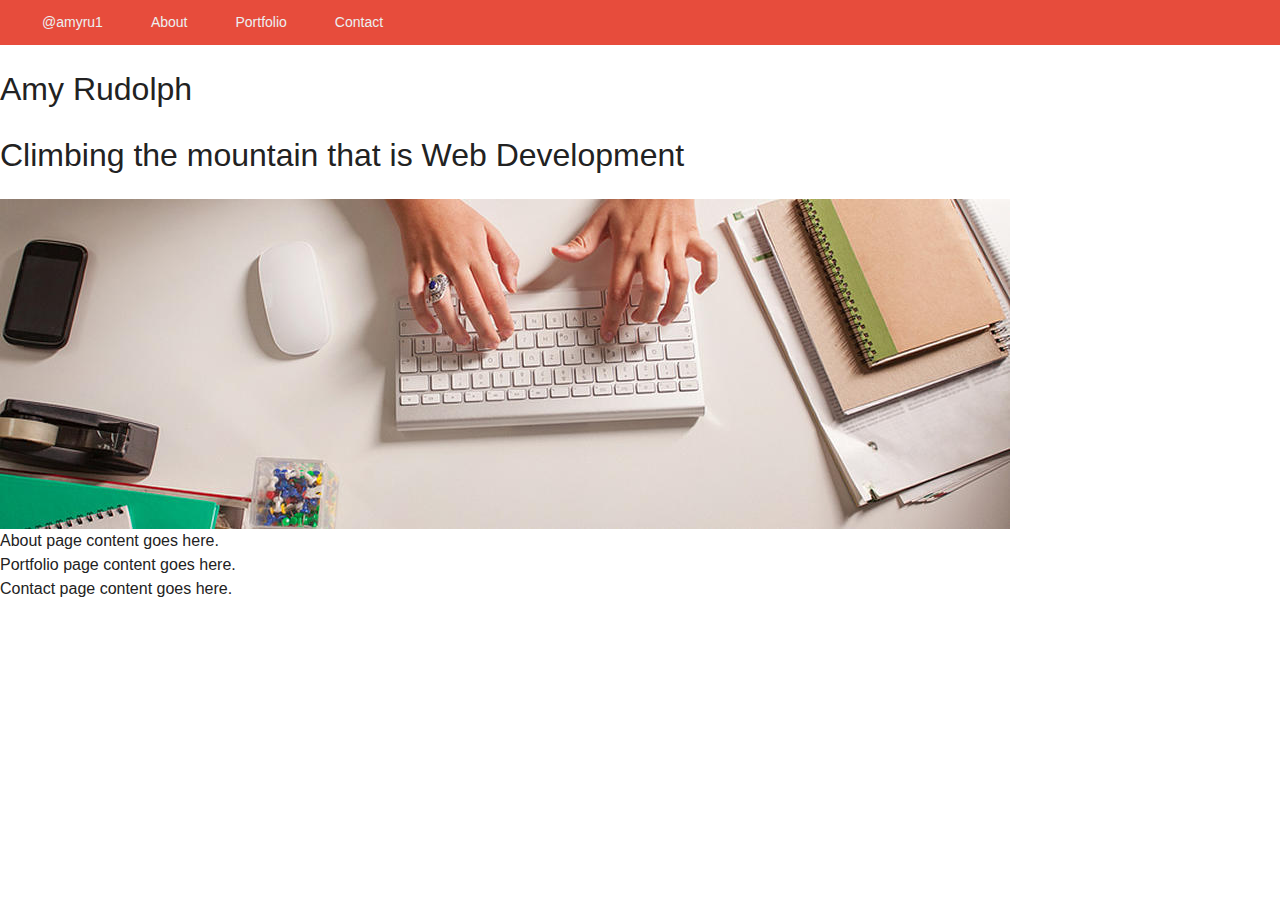
==== index.html @ 731f52b5 "first commit" ====
<!DOCTYPE html>
<html class="no-js" lang="en">
	<head>
		<meta charset="utf-8" />
    <meta name="viewport" content="width=device-width, initial-scale=1.0" />
		<title>Amy Rudolph</title>
		<link rel="stylesheet" href="css/application.css.scss">
    <link rel="stylesheet" href="css/foundation.css" />
    <link rel="stylesheet" href="css/normalize.css">
    <script src="js/vendor/modernizr.js"></script>
		
	</head>
	<body>
		<div data-magellan-expedition="fixed">
		  <dl class="sub-nav">
				<dd data-magellan-arrival="build"><a href="#start">@amyru1</a></dd>
		    <dd data-magellan-arrival="build"><a href="#about">About</a></dd>
		    <dd data-magellan-arrival="js"><a href="#portfolio">Portfolio</a></dd>
		    <dd data-magellan-arrival="js"><a href="#contact">Contact</a></dd>
		  </dl>
		</div>

		<div id="start">
			<h1 class="title">Amy Rudolph</h1>
			<h1 class="title">Climbing the mountain that is Web Development</h1>
			<img src="keyboard.jpg">
		</div>
		
		<div id="page1">
		  <a id="about"></a>
		    About page content goes here.
		</div>

		<div id="page2">
		  <a id="portfolio"></a>
		    Portfolio page content goes here.
		</div>

		<div id="page3">
		  <a id="contact"></a>
		    Contact page content goes here.
		</div>

		<script src="js/vendor/jquery.js"></script>
    <script src="js/foundation.min.js"></script>
    <script>
      $(document).foundation();
    </script>
	</body>
</html>
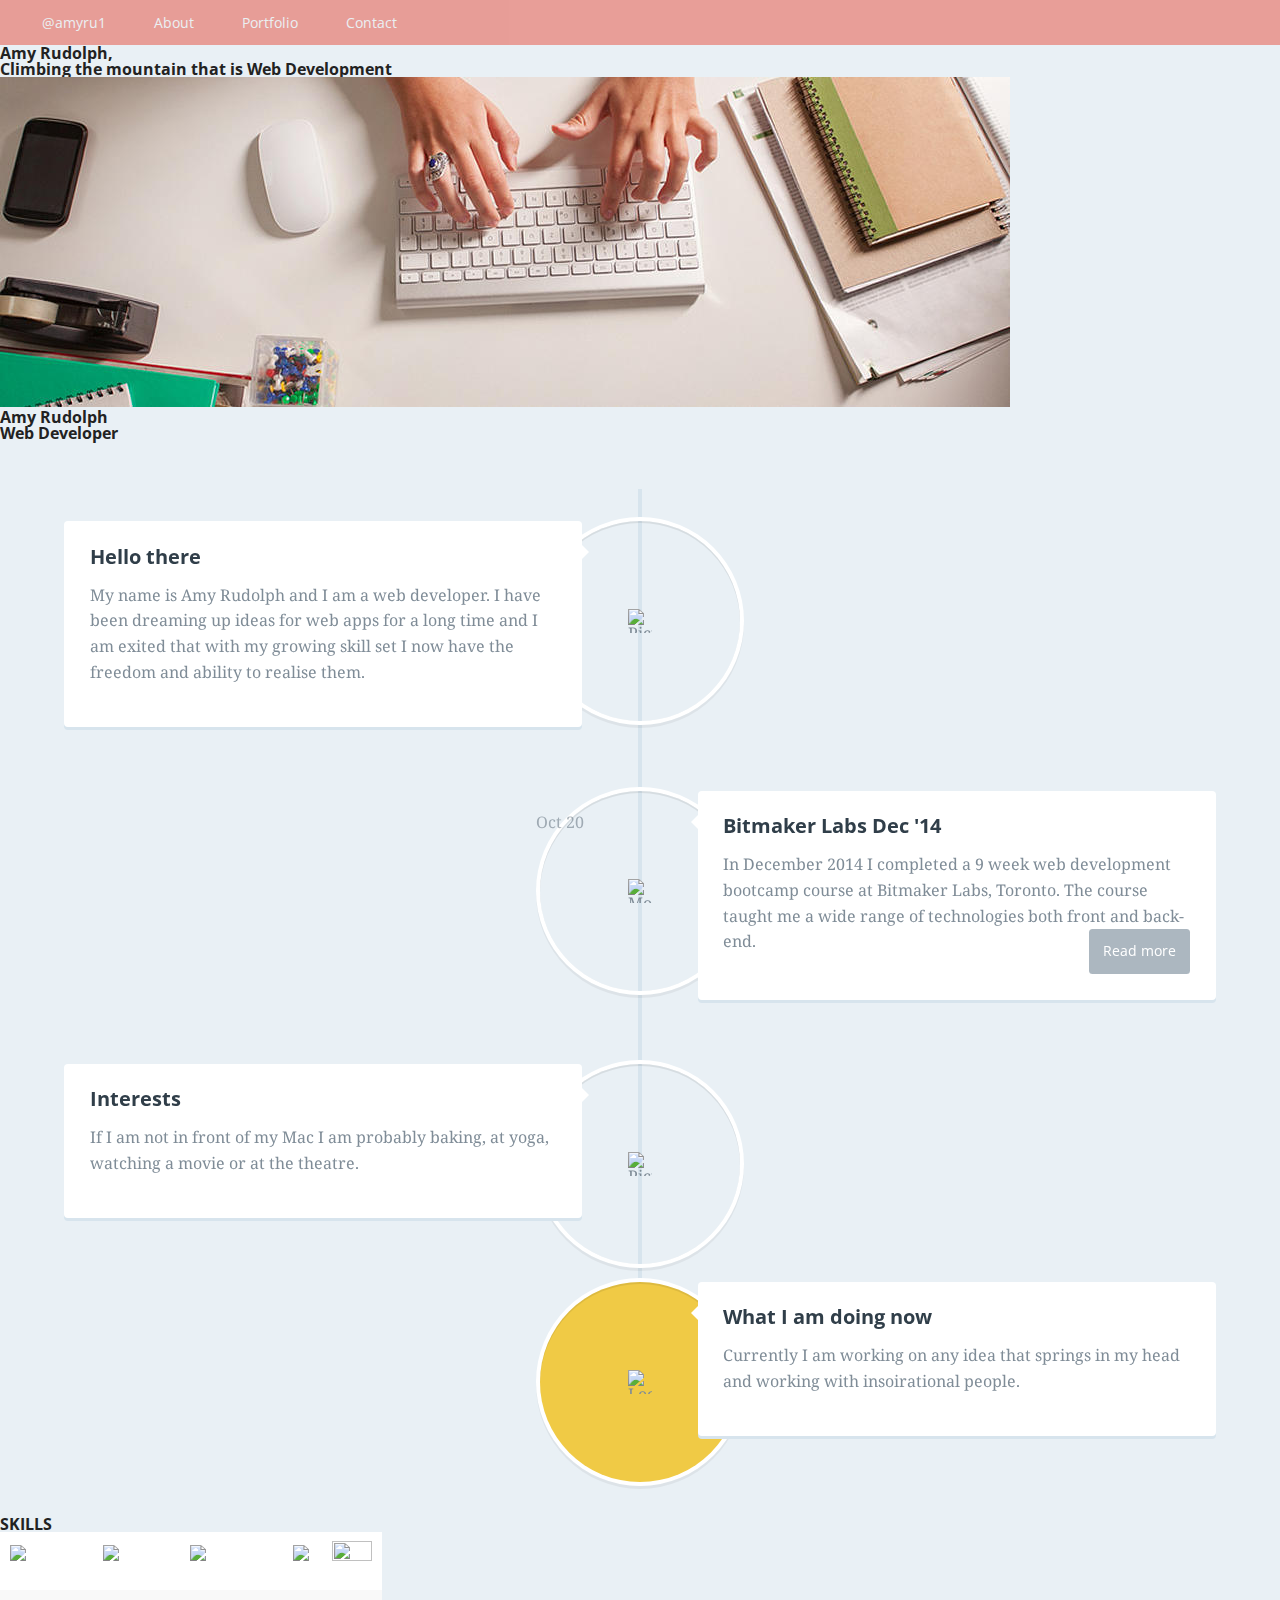
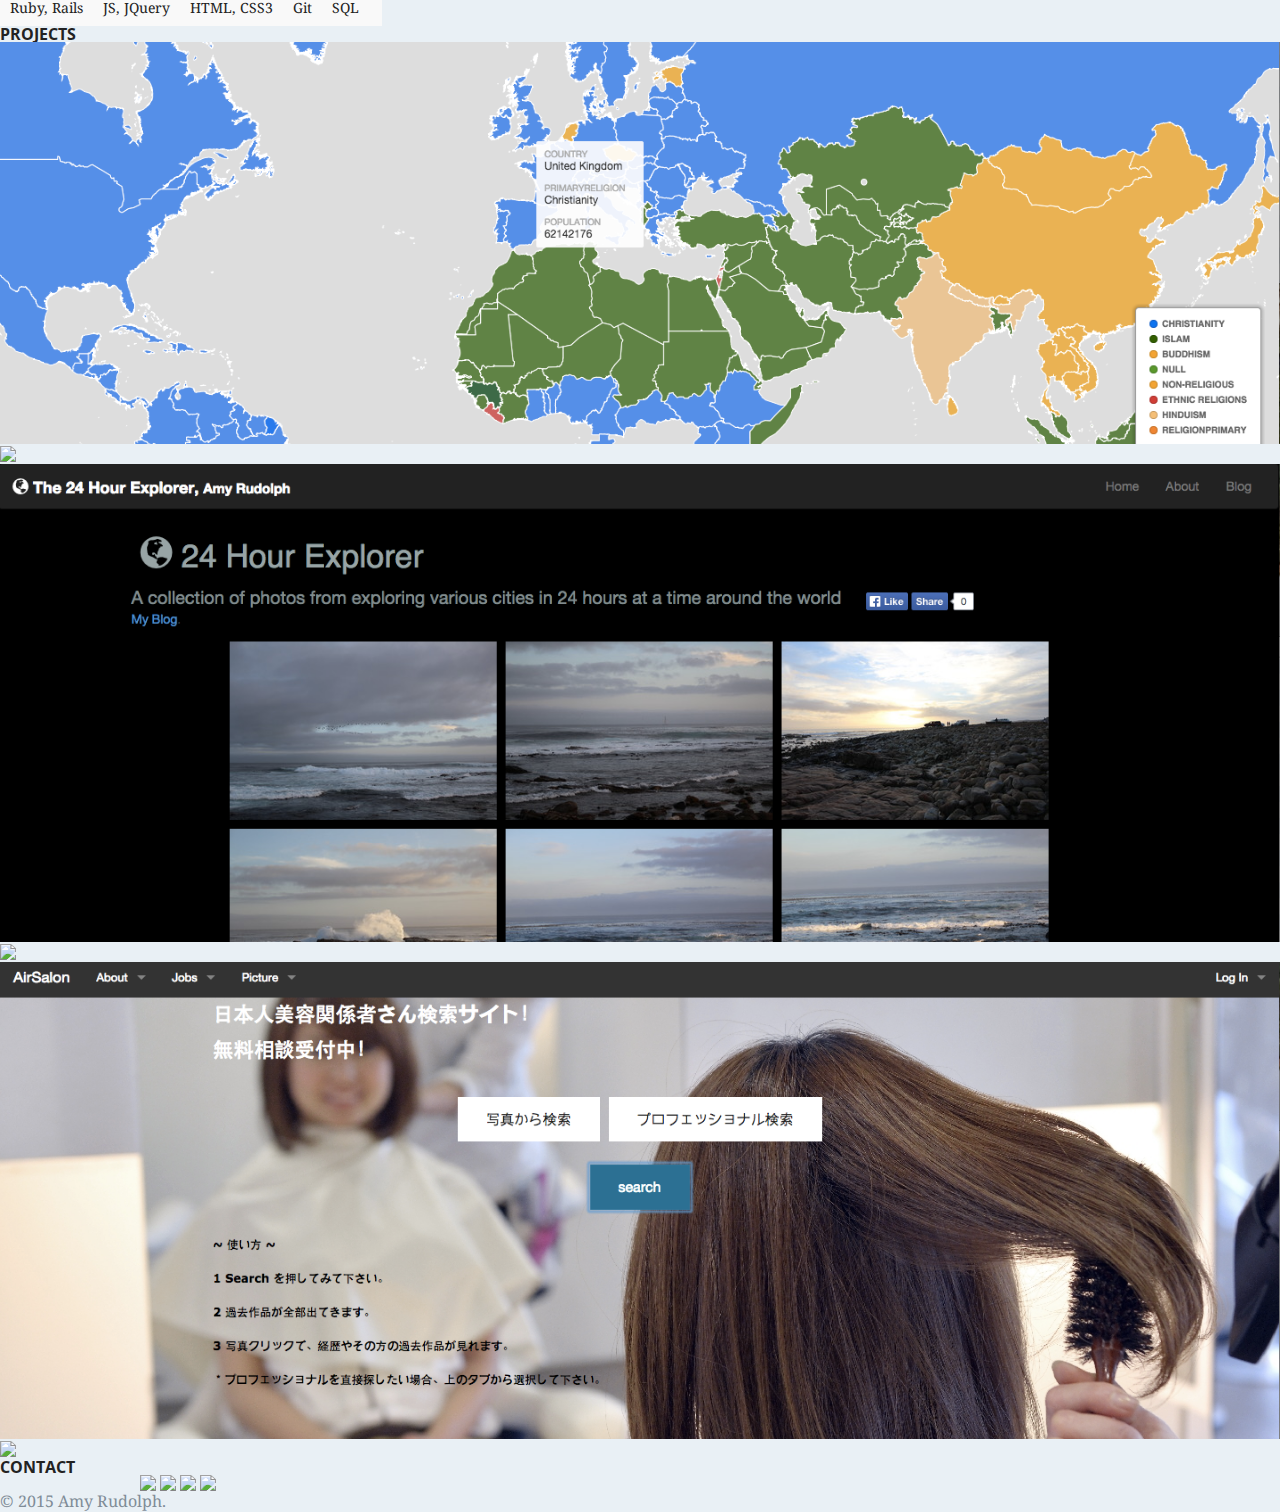
==== commit 18b20743: "many changes to projects added paralax, added timeline" ====
--- a/index.html
+++ b/index.html
@@ -7,7 +7,13 @@
 		<link rel="stylesheet" href="css/application.css.scss">
     <link rel="stylesheet" href="css/foundation.css" />
     <link rel="stylesheet" href="css/normalize.css">
+		<link rel="stylesheet" href="css/reset.css"> <!-- CSS reset -->
+		<link rel="stylesheet" href="css/style.css"> <!-- Resource style -->
+
     <script src="js/vendor/modernizr.js"></script>
+    <script type="text/javascript" src="https://www.google.com/jsapi"></script>
+		<script src="https://ajax.googleapis.com/ajax/libs/jquery/1.7.2/jquery.min.js"></script>
+		<link href='http://fonts.googleapis.com/css?family=Droid+Serif|Open+Sans:400,700' rel='stylesheet' type='text/css'>
 		
 	</head>
 	<body>
@@ -21,28 +27,143 @@
 		</div>
 
 		<div id="start">
-			<h1 class="title">Amy Rudolph</h1>
-			<h1 class="title">Climbing the mountain that is Web Development</h1>
-			<img src="keyboard.jpg">
+			<div class="parallax-background">
+			  <h1 class="title">Amy Rudolph,</br>Climbing the mountain that is Web Development</h1>
+				<img class="title_img" src="keyboard.jpg"/>
+			</div>
 		</div>
 		
-		<div id="page1">
-		  <a id="about"></a>
-		    About page content goes here.
-		</div>
+		<div class="parallax-content">
+			<div id="page1">
+			  <a id="about"></a>
+		  	<section id="first_section">
+			    <h1 class="title_about">Amy Rudolph</h1>
+			    <h2 class="title_job">Web Developer</h2>
+			    <p id="first">
+			    	
+			    </p>
+		    </section>
+			
+			<!-- timeline section -->
+				<section id="cd-timeline" class="cd-container">
+					<div class="cd-timeline-block">
+						<div class="cd-timeline-img cd-picture">
+							<img src="img_trans.gif" alt="Picture">
+						</div> <!-- cd-timeline-img -->
 
-		<div id="page2">
-		  <a id="portfolio"></a>
-		    Portfolio page content goes here.
-		</div>
+						<div class="cd-timeline-content">
+							<h2>Hello there</h2>
+							<p>My name is Amy Rudolph and I am a web developer.
+			    	I have been dreaming up ideas for web apps for a long time and I am exited that with my growing skill set I now have the freedom and ability to realise them.</p>
+							<!-- <a href="#0" class="cd-read-more">Read more</a> -->
+							<!-- <span class="cd-date">Jan 14</span> -->
+						</div> <!-- cd-timeline-content -->
+					</div> <!-- cd-timeline-block -->
 
-		<div id="page3">
-		  <a id="contact"></a>
-		    Contact page content goes here.
-		</div>
+					<div class="cd-timeline-block">
+						<div class="cd-timeline-img cd-movie">
+							<img src="img_trans.gif" alt="Movie">
+						</div> <!-- cd-timeline-img -->
+
+						<div class="cd-timeline-content">
+							<h2>Bitmaker Labs Dec '14</h2>
+							<p>In December 2014 I completed a 9 week web development bootcamp course at Bitmaker Labs, Toronto. The course taught me a wide range of technologies both front and back-end.
+							<a href="#0" class="cd-read-more">Read more</a>
+							<span class="cd-date">Oct 20</span>
+						</div> <!-- cd-timeline-content -->
+					</div> <!-- cd-timeline-block -->
+
+					<div class="cd-timeline-block">
+						<div class="cd-timeline-img cd-picture">
+							<img src="img_trans.gif" alt="Picture">
+						</div> <!-- cd-timeline-img -->
+
+						<div class="cd-timeline-content">
+							<h2>Interests</h2>
+							<p>If I am not in front of my Mac I am probably baking, at yoga, watching a movie or at the theatre.</p>
+							<!-- <a href="#0" class="cd-read-more">Read more</a> -->
+							<!-- <span class="cd-date">Jan 24</span> -->
+						</div> <!-- cd-timeline-content -->
+					</div> <!-- cd-timeline-block -->
+
+					<div class="cd-timeline-block">
+						<div class="cd-timeline-img cd-location">
+							<img src="img_trans.gif" alt="Location">
+						</div> <!-- cd-timeline-img -->
+
+						<div class="cd-timeline-content">
+							<h2>What I am doing now</h2>
+							<p>Currently I am working on any idea that springs in my head and working with insoirational people.</p>
+							<!-- <a href="#0" class="cd-read-more">Read more</a>
+							<span class="cd-date">Feb 14</span> -->
+						</div> <!-- cd-timeline-content -->
+					</div> <!-- cd-timeline-block -->
+				</section> <!-- cd-timeline -->
+
+		    <section class="project">
+		    <!-- <div id="chart_div"></div> -->
+		    <h1 class="title_about">SKILLS</h1>
+		    <table>
+		    	<tr>
+		    		<td><img class="image" src="https://cdn0.iconfinder.com/data/icons/octicons/1024/ruby-128.png" /></td>
+		    		<td><img class="image" src="https://cdn4.iconfinder.com/data/icons/scripting-and-programming-languages/512/js-512.png" /></td>
+		    		<td><img class="image" src="http://cdn.flaticon.com/png/256/23735.png" /></td>
+		    		<td><img class="image" src="https://assets-cdn.github.com/images/modules/logos_page/GitHub-Mark.png" /></td>
+		    		<td><img class"image" src="http://cdn.flaticon.com/png/256/29165.png" width="40px" height="40px"/></td>
+		    	</tr>
+		    	<tr>
+		    		<td>Ruby, Rails</td>
+		    		<td>JS, JQuery</td>
+		    		<td>HTML, CSS3</td>
+		    		<td>Git</td>
+		    		<td>SQL</td>
+		    	</tr>
+		    </table>
+		    </section>
+		  </div>
+
+			<div id="page2">
+			  <a id="portfolio"></a>
+			  <h1 class="project-title">PROJECTS</h1>
+				<div class="wrap">
+			  	<div class="box sunrise"><img src="worldreligion.png"/></div>
+					<div class="slider">
+					  <div class="box sunset"><img src="http://workshop.rs/projects/coin-slider/games/spiderman_shattered_dimensions.jpg" /></div>
+					</div>
+				</div>			  
+			  <div class="wrap">
+			  	<div class="box sunrise"><img src="travel.png"/></div>
+					<div class="slider">
+					  <div class="box sunset"><img src="http://workshop.rs/projects/coin-slider/games/spiderman_shattered_dimensions.jpg" /></div>
+					</div>
+				</div>
+				<div class="wrap">
+			  	<div class="box sunrise"><img src="airsalon.png"/></div>
+					<div class="slider">
+					  <div class="box sunset"><img src="http://workshop.rs/projects/coin-slider/games/spiderman_shattered_dimensions.jpg" /></div>
+					</div>
+				</div>
+			</div>
+
+			<div id="page3">
+			  <a id="contact"></a>
+			  <h1 class="contact-title">CONTACT</h1>
+			  <div class="row">				
+					<a href="mailto:amy.rudolph@live.co.uk"><img id='mail' src="img_trans.gif"/></a>	
+					<a href="http://goo.gl/5h5JiN"><img id='linkedin' src="img_trans.gif"/></a>	
+					<a href="https://github.com/amyru"><img id='github' src="img_trans.gif"/></a>	
+					<a href="https://twitter.com/amyru1"><img id='twitter' src="img_trans.gif"/></a>	
+				</div>
+			</div>
+
+			<div class="footer">
+				<p class="copy">&copy; 2015 Amy Rudolph.</p>
+			</div>
+		</div> <!-- end paralax_content -->
 
 		<script src="js/vendor/jquery.js"></script>
     <script src="js/foundation.min.js"></script>
+    <script src="Chart.js"></script>
     <script>
       $(document).foundation();
     </script>
--- a/css/style.css
+++ b/css/style.css
@@ -0,0 +1,485 @@
+/* -------------------------------- 
+
+Primary style
+
+-------------------------------- */
+html * {
+  -webkit-font-smoothing: antialiased;
+  -moz-osx-font-smoothing: grayscale;
+}
+
+*, *:after, *:before {
+  -webkit-box-sizing: border-box;
+  -moz-box-sizing: border-box;
+  box-sizing: border-box;
+}
+
+body {
+  font-size: 100%;
+  font-family: "Droid Serif", serif;
+  color: #7f8c97;
+  background-color: #e9f0f5;
+}
+
+a {
+  color: #acb7c0;
+  text-decoration: none;
+  font-family: "Open Sans", sans-serif;
+}
+
+img {
+  max-width: 100%;
+}
+
+h1, h2 {
+  font-family: "Open Sans", sans-serif;
+  font-weight: bold;
+}
+
+/* -------------------------------- 
+
+Modules - reusable parts of our design
+
+-------------------------------- */
+.cd-container {
+  /* this class is used to give a max-width to the element it is applied to, and center it horizontally when it reaches that max-width */
+  width: 90%;
+  max-width: 1170px;
+  margin: 0 auto;
+}
+.cd-container::after {
+  /* clearfix */
+  content: '';
+  display: table;
+  clear: both;
+}
+
+/* -------------------------------- 
+
+Main components 
+
+-------------------------------- */
+header {
+  height: 200px;
+  line-height: 200px;
+  text-align: center;
+  background: #303e49;
+}
+header h1 {
+  color: white;
+  font-size: 18px;
+  font-size: 1.125rem;
+}
+@media only screen and (min-width: 1170px) {
+  header {
+    height: 300px;
+    line-height: 300px;
+  }
+  header h1 {
+    font-size: 24px;
+    font-size: 1.5rem;
+  }
+}
+
+#cd-timeline {
+  position: relative;
+  padding: 2em 0;
+  margin-top: 2em;
+  margin-bottom: 2em;
+}
+#cd-timeline::before {
+  /* this is the vertical line */
+  content: '';
+  position: absolute;
+  top: 0;
+  left: 18px;
+  height: 100%;
+  width: 4px;
+  background: #d7e4ed;
+}
+@media only screen and (min-width: 1170px) {
+  #cd-timeline {
+    margin-top: 3em;
+    margin-bottom: 3em;
+  }
+  #cd-timeline::before {
+    left: 50%;
+    margin-left: -2px;
+  }
+}
+
+.cd-timeline-block {
+  position: relative;
+  margin: 2em 0;
+}
+.cd-timeline-block:after {
+  content: "";
+  display: table;
+  clear: both;
+}
+.cd-timeline-block:first-child {
+  margin-top: 0;
+}
+.cd-timeline-block:last-child {
+  margin-bottom: 0;
+}
+@media only screen and (min-width: 1170px) {
+  .cd-timeline-block {
+    margin: 4em 0;
+  }
+  .cd-timeline-block:first-child {
+    margin-top: 0;
+  }
+  .cd-timeline-block:last-child {
+    margin-bottom: 0;
+  }
+}
+
+.cd-timeline-img {
+  position: absolute;
+  top: 0;
+  left: 0;
+  width: 80px;
+  height: 80px;
+  border-radius: 50%;
+  box-shadow: 0 0 0 4px white, inset 0 2px 0 rgba(0, 0, 0, 0.08), 0 3px 0 4px rgba(0, 0, 0, 0.05);
+}
+.cd-timeline-img img {
+  display: block;
+  width: 24px;
+  height: 24px;
+  position: relative;
+  left: 50%;
+  top: 50%;
+  margin-left: -12px;
+  margin-top: -12px;
+}
+.cd-timeline-img.cd-picture {
+  background: url("http://www.online-image-editor.com//styles/2014/images/example_image.png") no-repeat;
+  background-size: 100%;
+}
+.cd-timeline-img.cd-movie {
+  background: url("https://fvcproductions.files.wordpress.com/2014/03/b73f3624e9d9a4cd64e94fc4f8c26e91.png") no-repeat;
+  background-size: 100%;
+}
+.cd-timeline-img.cd-location {
+  background: #f0ca45;
+}
+@media only screen and (min-width: 1170px) {
+  .cd-timeline-img {
+    width: 200px;
+    height: 200px;
+    left: 50%;
+    margin-left: -100px;
+    /* Force Hardware Acceleration in WebKit */
+    -webkit-transform: translateZ(0);
+    -webkit-backface-visibility: hidden;
+  }
+  .cssanimations .cd-timeline-img.is-hidden {
+    visibility: hidden;
+  }
+  .cssanimations .cd-timeline-img.bounce-in {
+    visibility: visible;
+    -webkit-animation: cd-bounce-1 0.6s;
+    -moz-animation: cd-bounce-1 0.6s;
+    animation: cd-bounce-1 0.6s;
+  }
+}
+
+@-webkit-keyframes cd-bounce-1 {
+  0% {
+    opacity: 0;
+    -webkit-transform: scale(0.5);
+  }
+
+  60% {
+    opacity: 1;
+    -webkit-transform: scale(1.2);
+  }
+
+  100% {
+    -webkit-transform: scale(1);
+  }
+}
+@-moz-keyframes cd-bounce-1 {
+  0% {
+    opacity: 0;
+    -moz-transform: scale(0.5);
+  }
+
+  60% {
+    opacity: 1;
+    -moz-transform: scale(1.2);
+  }
+
+  100% {
+    -moz-transform: scale(1);
+  }
+}
+@keyframes cd-bounce-1 {
+  0% {
+    opacity: 0;
+    -webkit-transform: scale(0.5);
+    -moz-transform: scale(0.5);
+    -ms-transform: scale(0.5);
+    -o-transform: scale(0.5);
+    transform: scale(0.5);
+  }
+
+  60% {
+    opacity: 1;
+    -webkit-transform: scale(1.2);
+    -moz-transform: scale(1.2);
+    -ms-transform: scale(1.2);
+    -o-transform: scale(1.2);
+    transform: scale(1.2);
+  }
+
+  100% {
+    -webkit-transform: scale(1);
+    -moz-transform: scale(1);
+    -ms-transform: scale(1);
+    -o-transform: scale(1);
+    transform: scale(1);
+  }
+}
+.cd-timeline-content {
+  position: relative;
+  margin-left: 180px;
+  background: white;
+  border-radius: 0.25em;
+  padding: 1em;
+  box-shadow: 0 3px 0 #d7e4ed;
+}
+.cd-timeline-content:after {
+  content: "";
+  display: table;
+  clear: both;
+}
+.cd-timeline-content h2 {
+  color: #303e49;
+}
+.cd-timeline-content p, .cd-timeline-content .cd-read-more, .cd-timeline-content .cd-date {
+  font-size: 13px;
+  font-size: 0.8125rem;
+}
+.cd-timeline-content .cd-read-more, .cd-timeline-content .cd-date {
+  display: inline-block;
+}
+.cd-timeline-content p {
+  margin: 1em 0;
+  line-height: 1.6;
+}
+.cd-timeline-content .cd-read-more {
+  float: right;
+  padding: .8em 1em;
+  background: #acb7c0;
+  color: white;
+  border-radius: 0.25em;
+}
+.no-touch .cd-timeline-content .cd-read-more:hover {
+  background-color: #bac4cb;
+}
+.cd-timeline-content .cd-date {
+  float: left;
+  padding: .8em 0;
+  opacity: .7;
+}
+.cd-timeline-content::before {
+  content: '';
+  position: absolute;
+  top: 16px;
+  right: 100%;
+  height: 0;
+  width: 0;
+  border: 7px solid transparent;
+  border-right: 7px solid white;
+}
+@media only screen and (min-width: 768px) {
+  .cd-timeline-content h2 {
+    font-size: 20px;
+    font-size: 1.25rem;
+  }
+  .cd-timeline-content p {
+    font-size: 16px;
+    font-size: 1rem;
+  }
+  .cd-timeline-content .cd-read-more, .cd-timeline-content .cd-date {
+    font-size: 14px;
+    font-size: 0.875rem;
+  }
+}
+@media only screen and (min-width: 1170px) {
+  .cd-timeline-content {
+    margin-left: 0;
+    padding: 1.6em;
+    width: 45%;
+  }
+  .cd-timeline-content::before {
+    top: 24px;
+    left: 100%;
+    border-color: transparent;
+    border-left-color: white;
+  }
+  .cd-timeline-content .cd-read-more {
+    float: left;
+  }
+  .cd-timeline-content .cd-date {
+    position: absolute;
+    width: 100%;
+    left: 122%;
+    top: 6px;
+    font-size: 16px;
+    font-size: 1rem;
+  }
+  .cd-timeline-block:nth-child(even) .cd-timeline-content {
+    float: right;
+  }
+  .cd-timeline-block:nth-child(even) .cd-timeline-content::before {
+    top: 24px;
+    left: auto;
+    right: 100%;
+    border-color: transparent;
+    border-right-color: white;
+  }
+  .cd-timeline-block:nth-child(even) .cd-timeline-content .cd-read-more {
+    float: right;
+  }
+  .cd-timeline-block:nth-child(even) .cd-timeline-content .cd-date {
+    left: auto;
+    right: 122%;
+    text-align: right;
+  }
+  .cssanimations .cd-timeline-content.is-hidden {
+    visibility: hidden;
+  }
+  .cssanimations .cd-timeline-content.bounce-in {
+    visibility: visible;
+    -webkit-animation: cd-bounce-2 0.6s;
+    -moz-animation: cd-bounce-2 0.6s;
+    animation: cd-bounce-2 0.6s;
+  }
+}
+
+@media only screen and (min-width: 1170px) {
+  /* inverse bounce effect on even content blocks */
+  .cssanimations .cd-timeline-block:nth-child(even) .cd-timeline-content.bounce-in {
+    -webkit-animation: cd-bounce-2-inverse 0.6s;
+    -moz-animation: cd-bounce-2-inverse 0.6s;
+    animation: cd-bounce-2-inverse 0.6s;
+  }
+}
+@-webkit-keyframes cd-bounce-2 {
+  0% {
+    opacity: 0;
+    -webkit-transform: translateX(-100px);
+  }
+
+  60% {
+    opacity: 1;
+    -webkit-transform: translateX(20px);
+  }
+
+  100% {
+    -webkit-transform: translateX(0);
+  }
+}
+@-moz-keyframes cd-bounce-2 {
+  0% {
+    opacity: 0;
+    -moz-transform: translateX(-100px);
+  }
+
+  60% {
+    opacity: 1;
+    -moz-transform: translateX(20px);
+  }
+
+  100% {
+    -moz-transform: translateX(0);
+  }
+}
+@keyframes cd-bounce-2 {
+  0% {
+    opacity: 0;
+    -webkit-transform: translateX(-100px);
+    -moz-transform: translateX(-100px);
+    -ms-transform: translateX(-100px);
+    -o-transform: translateX(-100px);
+    transform: translateX(-100px);
+  }
+
+  60% {
+    opacity: 1;
+    -webkit-transform: translateX(20px);
+    -moz-transform: translateX(20px);
+    -ms-transform: translateX(20px);
+    -o-transform: translateX(20px);
+    transform: translateX(20px);
+  }
+
+  100% {
+    -webkit-transform: translateX(0);
+    -moz-transform: translateX(0);
+    -ms-transform: translateX(0);
+    -o-transform: translateX(0);
+    transform: translateX(0);
+  }
+}
+@-webkit-keyframes cd-bounce-2-inverse {
+  0% {
+    opacity: 0;
+    -webkit-transform: translateX(100px);
+  }
+
+  60% {
+    opacity: 1;
+    -webkit-transform: translateX(-20px);
+  }
+
+  100% {
+    -webkit-transform: translateX(0);
+  }
+}
+@-moz-keyframes cd-bounce-2-inverse {
+  0% {
+    opacity: 0;
+    -moz-transform: translateX(100px);
+  }
+
+  60% {
+    opacity: 1;
+    -moz-transform: translateX(-20px);
+  }
+
+  100% {
+    -moz-transform: translateX(0);
+  }
+}
+@keyframes cd-bounce-2-inverse {
+  0% {
+    opacity: 0;
+    -webkit-transform: translateX(100px);
+    -moz-transform: translateX(100px);
+    -ms-transform: translateX(100px);
+    -o-transform: translateX(100px);
+    transform: translateX(100px);
+  }
+
+  60% {
+    opacity: 1;
+    -webkit-transform: translateX(-20px);
+    -moz-transform: translateX(-20px);
+    -ms-transform: translateX(-20px);
+    -o-transform: translateX(-20px);
+    transform: translateX(-20px);
+  }
+
+  100% {
+    -webkit-transform: translateX(0);
+    -moz-transform: translateX(0);
+    -ms-transform: translateX(0);
+    -o-transform: translateX(0);
+    transform: translateX(0);
+  }
+}
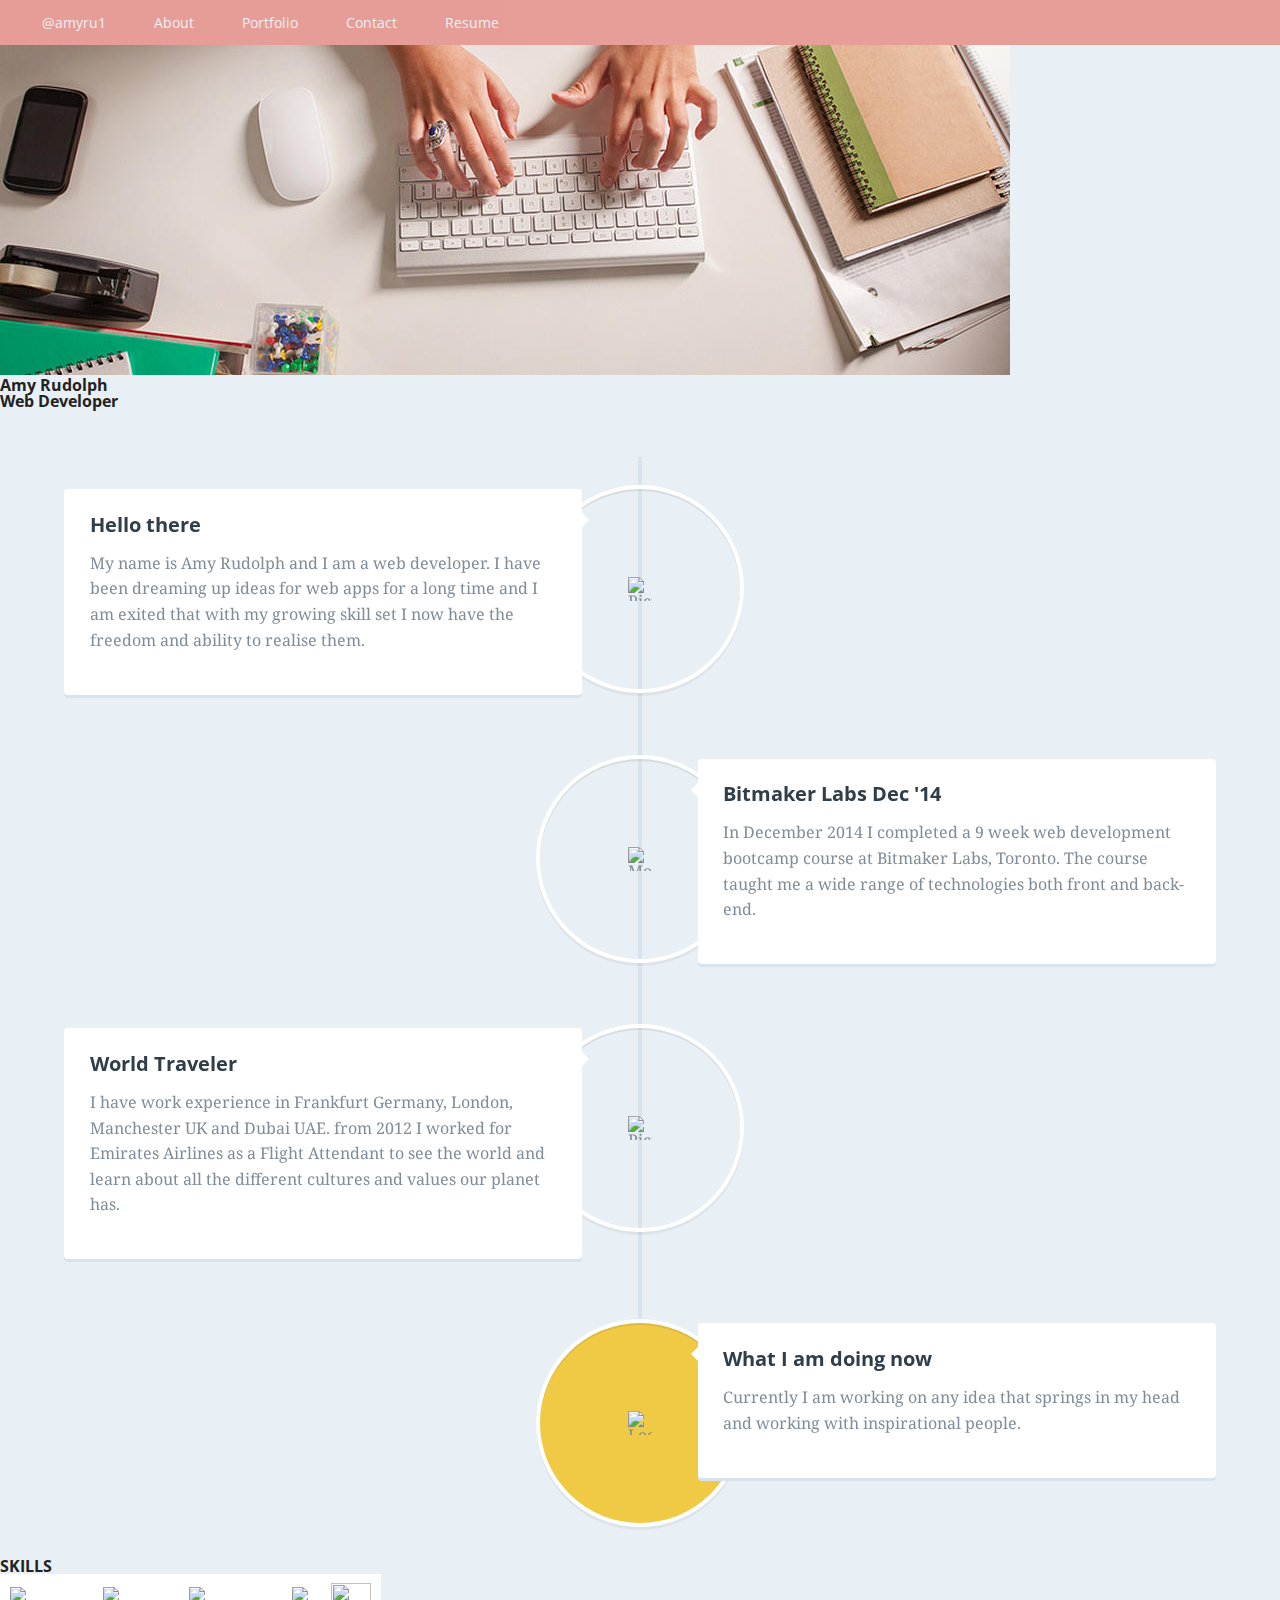
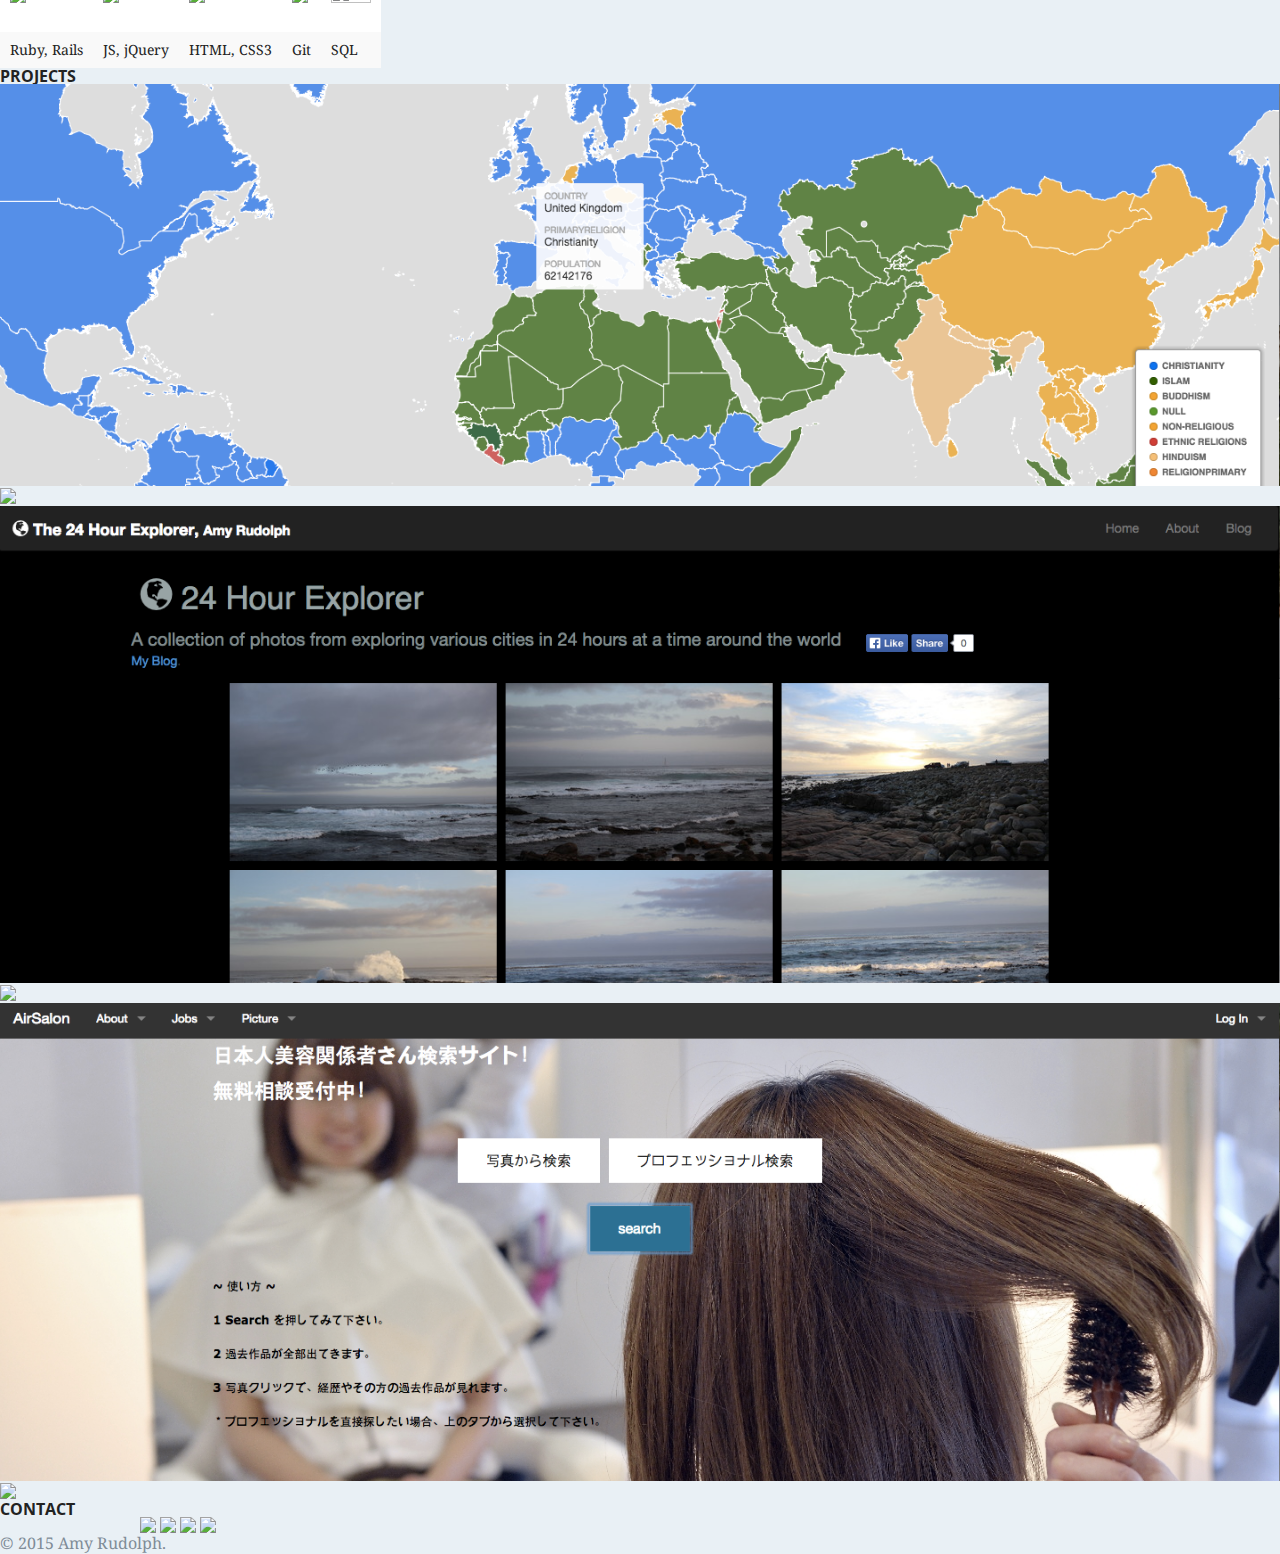
==== commit 6482bc4a: "colour changes" ====
--- a/index.html
+++ b/index.html
@@ -23,12 +23,13 @@
 		    <dd data-magellan-arrival="build"><a href="#about">About</a></dd>
 		    <dd data-magellan-arrival="js"><a href="#portfolio">Portfolio</a></dd>
 		    <dd data-magellan-arrival="js"><a href="#contact">Contact</a></dd>
+		    <dd data-magellan-arrival="build"><a href="https://www.dropbox.com/s/u4nfv3fmbptavpb/amy_resume.pdf?dl=0">Resume</a></dd>
 		  </dl>
 		</div>
 
 		<div id="start">
 			<div class="parallax-background">
-			  <h1 class="title">Amy Rudolph,</br>Climbing the mountain that is Web Development</h1>
+			  <!-- <h1 class="title">Amy Rudolph,</br>Climbing the mountain that is Web Development</h1> -->
 				<img class="title_img" src="keyboard.jpg"/>
 			</div>
 		</div>
@@ -68,19 +69,19 @@
 						<div class="cd-timeline-content">
 							<h2>Bitmaker Labs Dec '14</h2>
 							<p>In December 2014 I completed a 9 week web development bootcamp course at Bitmaker Labs, Toronto. The course taught me a wide range of technologies both front and back-end.
-							<a href="#0" class="cd-read-more">Read more</a>
-							<span class="cd-date">Oct 20</span>
+							<!-- <a href="#0" class="cd-read-more">Read more</a> -->
+							<!-- <span class="cd-date">Oct 20</span> -->
 						</div> <!-- cd-timeline-content -->
 					</div> <!-- cd-timeline-block -->
 
 					<div class="cd-timeline-block">
-						<div class="cd-timeline-img cd-picture">
+						<div class="cd-timeline-img cd-world">
 							<img src="img_trans.gif" alt="Picture">
 						</div> <!-- cd-timeline-img -->
 
 						<div class="cd-timeline-content">
-							<h2>Interests</h2>
-							<p>If I am not in front of my Mac I am probably baking, at yoga, watching a movie or at the theatre.</p>
+							<h2>World Traveler</h2>
+							<p>I have work experience in Frankfurt Germany, London, Manchester UK and Dubai UAE. from 2012 I worked for Emirates Airlines as a Flight Attendant to see the world and learn about all the different cultures and values our planet has.</p>
 							<!-- <a href="#0" class="cd-read-more">Read more</a> -->
 							<!-- <span class="cd-date">Jan 24</span> -->
 						</div> <!-- cd-timeline-content -->
@@ -93,7 +94,7 @@
 
 						<div class="cd-timeline-content">
 							<h2>What I am doing now</h2>
-							<p>Currently I am working on any idea that springs in my head and working with insoirational people.</p>
+							<p>Currently I am working on any idea that springs in my head and working with inspirational people.</p>
 							<!-- <a href="#0" class="cd-read-more">Read more</a>
 							<span class="cd-date">Feb 14</span> -->
 						</div> <!-- cd-timeline-content -->
@@ -102,7 +103,7 @@
 
 		    <section class="project">
 		    <!-- <div id="chart_div"></div> -->
-		    <h1 class="title_about">SKILLS</h1>
+		    <h1 class="title_skills">SKILLS</h1>
 		    <table>
 		    	<tr>
 		    		<td><img class="image" src="https://cdn0.iconfinder.com/data/icons/octicons/1024/ruby-128.png" /></td>
@@ -113,7 +114,7 @@
 		    	</tr>
 		    	<tr>
 		    		<td>Ruby, Rails</td>
-		    		<td>JS, JQuery</td>
+		    		<td>JS, jQuery</td>
 		    		<td>HTML, CSS3</td>
 		    		<td>Git</td>
 		    		<td>SQL</td>
@@ -128,19 +129,19 @@
 				<div class="wrap">
 			  	<div class="box sunrise"><img src="worldreligion.png"/></div>
 					<div class="slider">
-					  <div class="box sunset"><img src="http://workshop.rs/projects/coin-slider/games/spiderman_shattered_dimensions.jpg" /></div>
+					  <div class="box sunset"><img src="img/world.png" /></div>
 					</div>
 				</div>			  
 			  <div class="wrap">
-			  	<div class="box sunrise"><img src="travel.png"/></div>
+			  	<div class="box sunrise"><a href="https://github.com/amyru/travelphotos"><img src="travel.png"/></a></div>
 					<div class="slider">
-					  <div class="box sunset"><img src="http://workshop.rs/projects/coin-slider/games/spiderman_shattered_dimensions.jpg" /></div>
+					  <div class="box sunset"><img src="img/travelinfo.png" /></div>
 					</div>
 				</div>
 				<div class="wrap">
-			  	<div class="box sunrise"><img src="airsalon.png"/></div>
+			  	<div class="box sunrise"><a href="https://github.com/pogurin/hairstyle_portfolio/commits?author=amyru"><img src="airsalon.png"/></a></div>
 					<div class="slider">
-					  <div class="box sunset"><img src="http://workshop.rs/projects/coin-slider/games/spiderman_shattered_dimensions.jpg" /></div>
+					  <div class="box sunset"><img src="img/saloninfo.png" /></div>
 					</div>
 				</div>
 			</div>
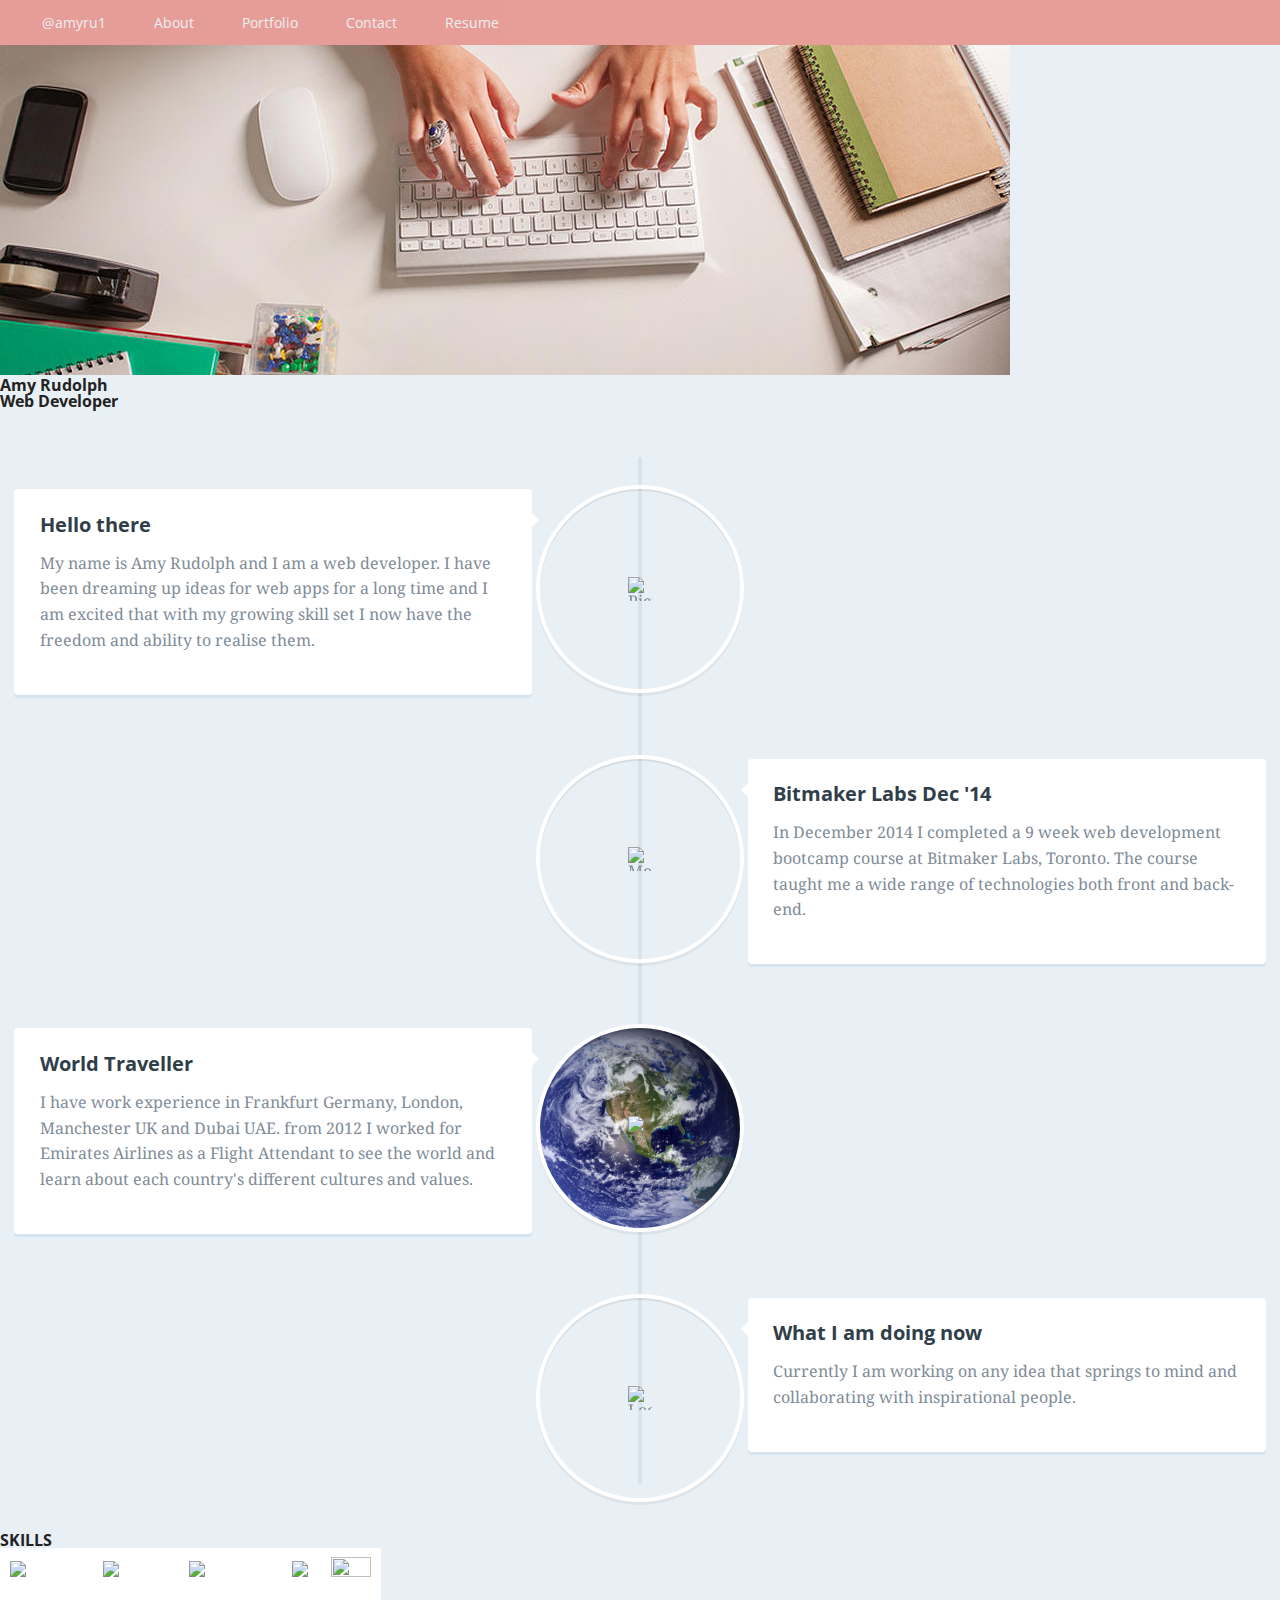
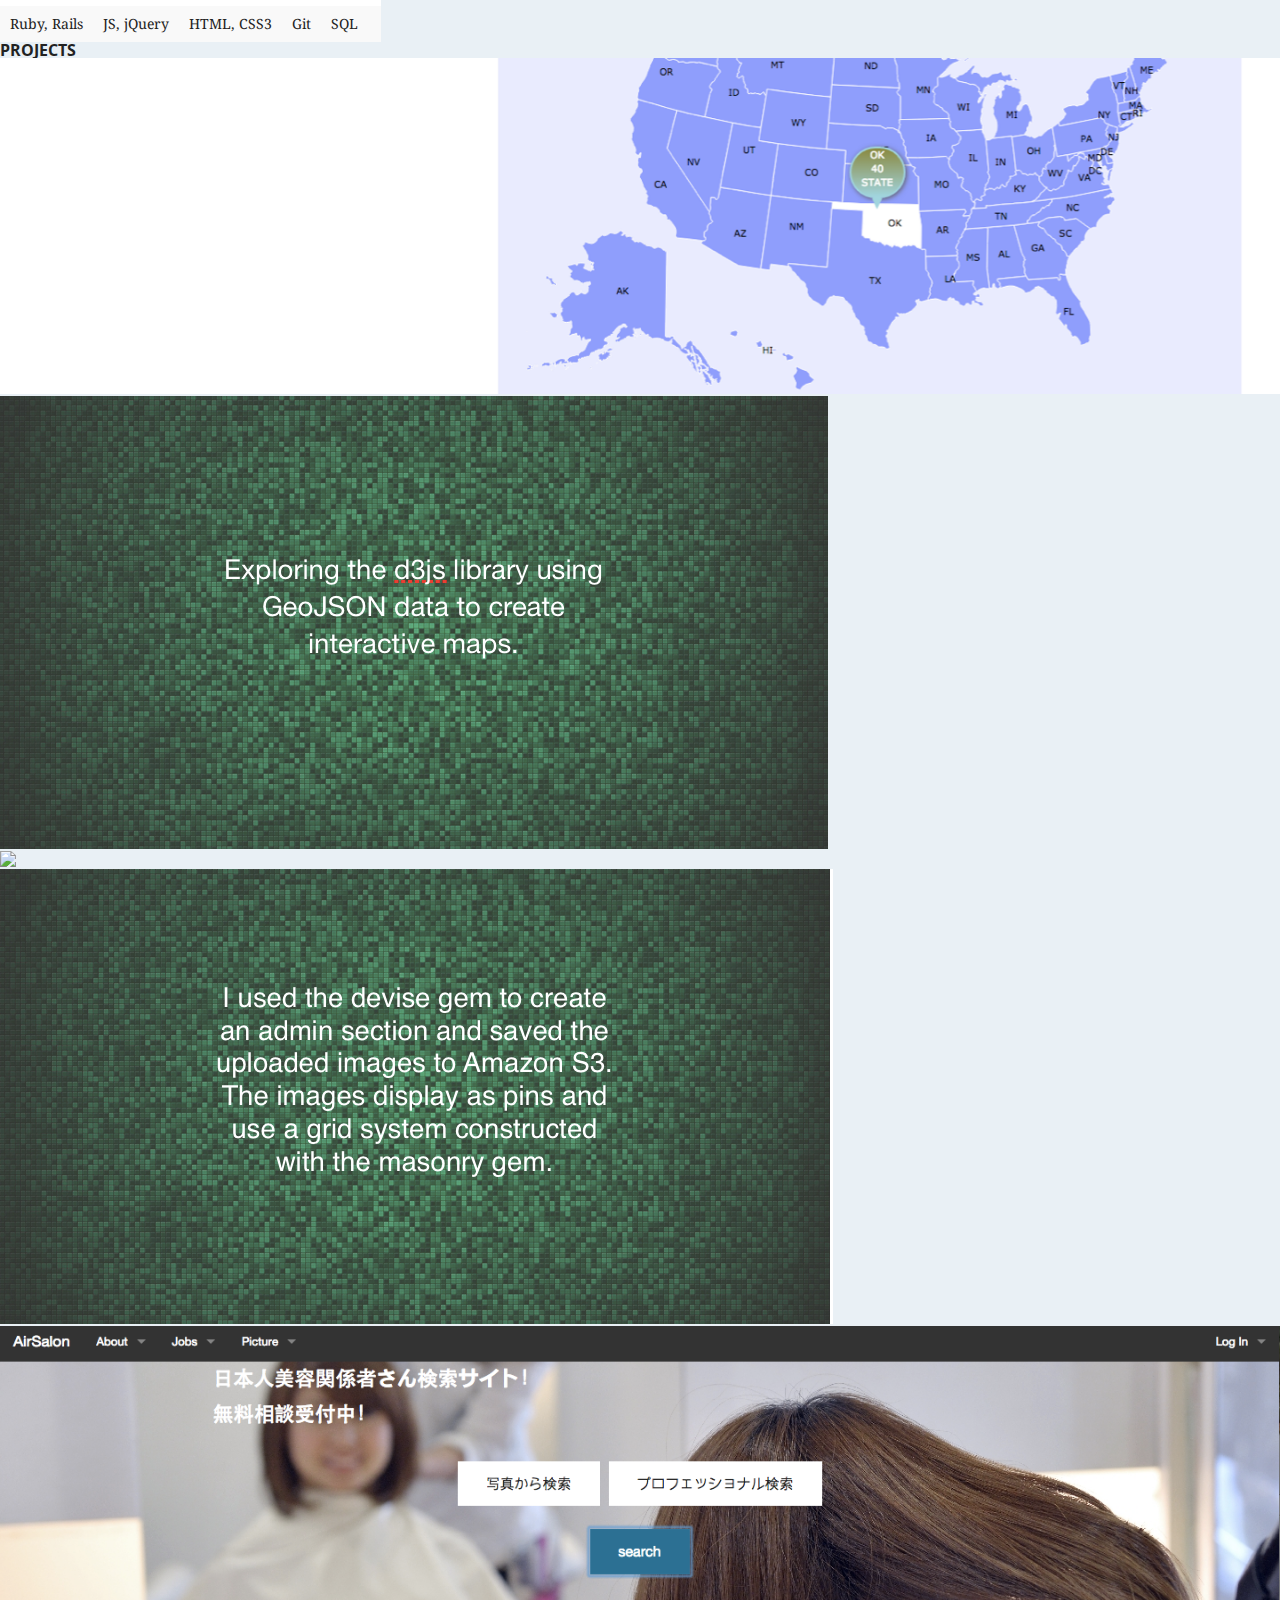
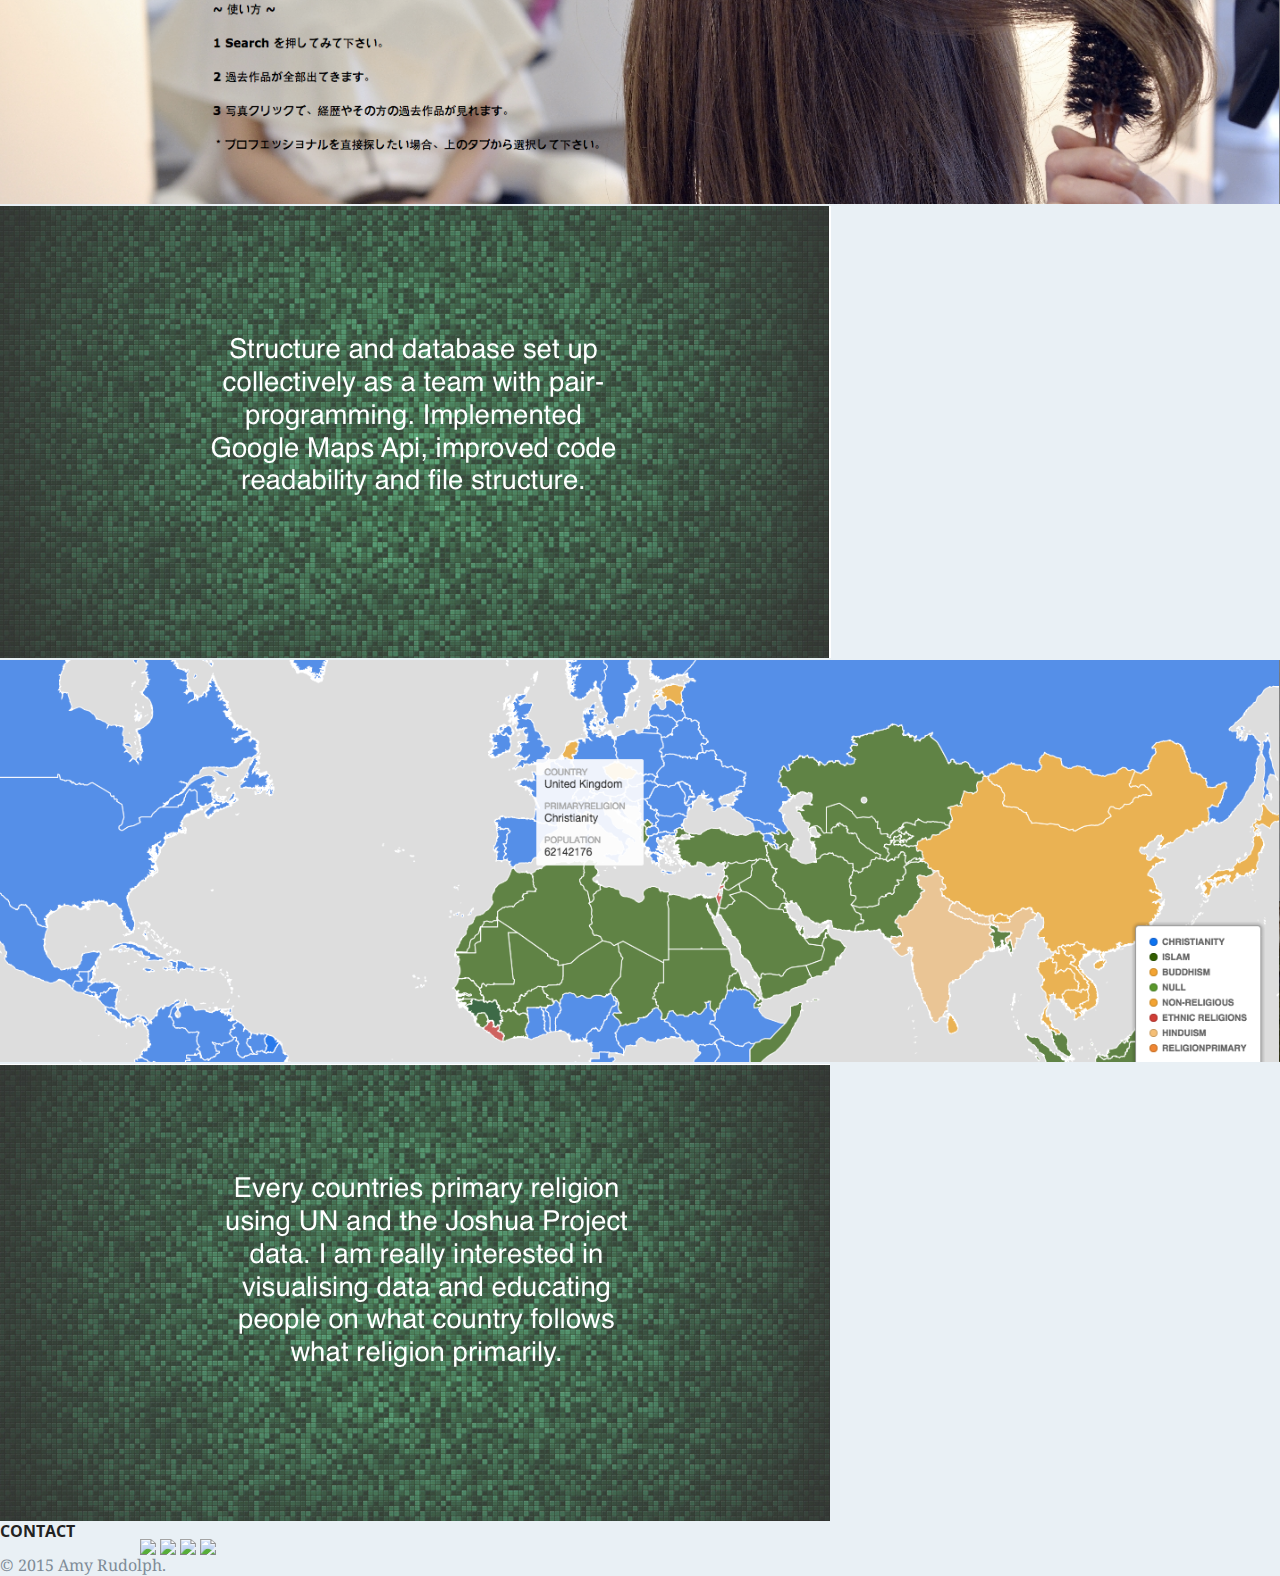
==== commit bdde4fed: "updating images" ====
--- a/index.html
+++ b/index.html
@@ -55,7 +55,7 @@
 						<div class="cd-timeline-content">
 							<h2>Hello there</h2>
 							<p>My name is Amy Rudolph and I am a web developer.
-			    	I have been dreaming up ideas for web apps for a long time and I am exited that with my growing skill set I now have the freedom and ability to realise them.</p>
+			    	I have been dreaming up ideas for web apps for a long time and I am excited that with my growing skill set I now have the freedom and ability to realise them.</p>
 							<!-- <a href="#0" class="cd-read-more">Read more</a> -->
 							<!-- <span class="cd-date">Jan 14</span> -->
 						</div> <!-- cd-timeline-content -->
@@ -80,8 +80,8 @@
 						</div> <!-- cd-timeline-img -->
 
 						<div class="cd-timeline-content">
-							<h2>World Traveler</h2>
-							<p>I have work experience in Frankfurt Germany, London, Manchester UK and Dubai UAE. from 2012 I worked for Emirates Airlines as a Flight Attendant to see the world and learn about all the different cultures and values our planet has.</p>
+							<h2>World Traveller</h2>
+							<p>I have work experience in Frankfurt Germany, London, Manchester UK and Dubai UAE. from 2012 I worked for Emirates Airlines as a Flight Attendant to see the world and learn about each country's different cultures and values.</p>
 							<!-- <a href="#0" class="cd-read-more">Read more</a> -->
 							<!-- <span class="cd-date">Jan 24</span> -->
 						</div> <!-- cd-timeline-content -->
@@ -94,7 +94,7 @@
 
 						<div class="cd-timeline-content">
 							<h2>What I am doing now</h2>
-							<p>Currently I am working on any idea that springs in my head and working with inspirational people.</p>
+							<p>Currently I am working on any idea that springs to mind and collaborating with inspirational people.</p>
 							<!-- <a href="#0" class="cd-read-more">Read more</a>
 							<span class="cd-date">Feb 14</span> -->
 						</div> <!-- cd-timeline-content -->
@@ -127,21 +127,27 @@
 			  <a id="portfolio"></a>
 			  <h1 class="project-title">PROJECTS</h1>
 				<div class="wrap">
-			  	<div class="box sunrise"><img src="worldreligion.png"/></div>
+			  	<div class="box sunrise"><a href="https://us-svg.herokuapp.com"><img src="us-svg2.png"/></a></div>
 					<div class="slider">
-					  <div class="box sunset"><img src="img/world.png" /></div>
+					  <div class="box sunset"><img src="img/b.png" /></div>
 					</div>
 				</div>			  
 			  <div class="wrap">
-			  	<div class="box sunrise"><a href="https://github.com/amyru/travelphotos"><img src="travel.png"/></a></div>
+			  	<div class="box sunrise"><a href="http://mytravelphotos.herokuapp.com/"><img src="24.png"/></a></div>
 					<div class="slider">
-					  <div class="box sunset"><img src="img/travelinfo.png" /></div>
+					  <div class="box sunset"><img src="img/c.png" /></div>
 					</div>
 				</div>
 				<div class="wrap">
-			  	<div class="box sunrise"><a href="https://github.com/pogurin/hairstyle_portfolio/commits?author=amyru"><img src="airsalon.png"/></a></div>
+			  	<div class="box sunrise"><a href="http://air-salon.herokuapp.com/"><img src="airsalon.png"/></a></div>
 					<div class="slider">
-					  <div class="box sunset"><img src="img/saloninfo.png" /></div>
+					  <div class="box sunset"><img src="img/d.png" /></div>
+					</div>
+				</div>
+				<div class="wrap">
+			  	<div class="box sunrise"><img src="worldreligion.png"/></div>
+					<div class="slider">
+					  <div class="box sunset"><img src="img/a.png" /></div>
 					</div>
 				</div>
 			</div>
--- a/css/style.css
+++ b/css/style.css
@@ -155,15 +155,23 @@
   margin-top: -12px;
 }
 .cd-timeline-img.cd-picture {
-  background: url("http://www.online-image-editor.com//styles/2014/images/example_image.png") no-repeat;
-  background-size: 100%;
+  background: url("https://s3.amazonaws.com/onepageamy/IMG_0713.JPG") no-repeat;
+  background-size: 200%;
+  background-position: center;
 }
 .cd-timeline-img.cd-movie {
   background: url("https://fvcproductions.files.wordpress.com/2014/03/b73f3624e9d9a4cd64e94fc4f8c26e91.png") no-repeat;
   background-size: 100%;
 }
+.cd-timeline-img.cd-world {
+  background: url("../world-07.jpg") no-repeat;
+  background-size: 120%;
+  background-position: center;
+}
 .cd-timeline-img.cd-location {
-  background: #f0ca45;
+  background: url("http://image.shutterstock.com/display_pic_with_logo/2067779/175495322/stock-vector-business-woman-employee-being-happy-sitting-at-her-desk-with-laptop-tablet-and-cell-phone-hand-175495322.jpg") no-repeat;
+  background-size: 175%;
+  background-margin-top: 200px;
 }
 @media only screen and (min-width: 1170px) {
   .cd-timeline-img {
@@ -311,7 +319,8 @@
 }
 @media only screen and (min-width: 1170px) {
   .cd-timeline-content {
-    margin-left: 0;
+    margin-left: -50px;
+    margin-right: -50px;
     padding: 1.6em;
     width: 45%;
   }
